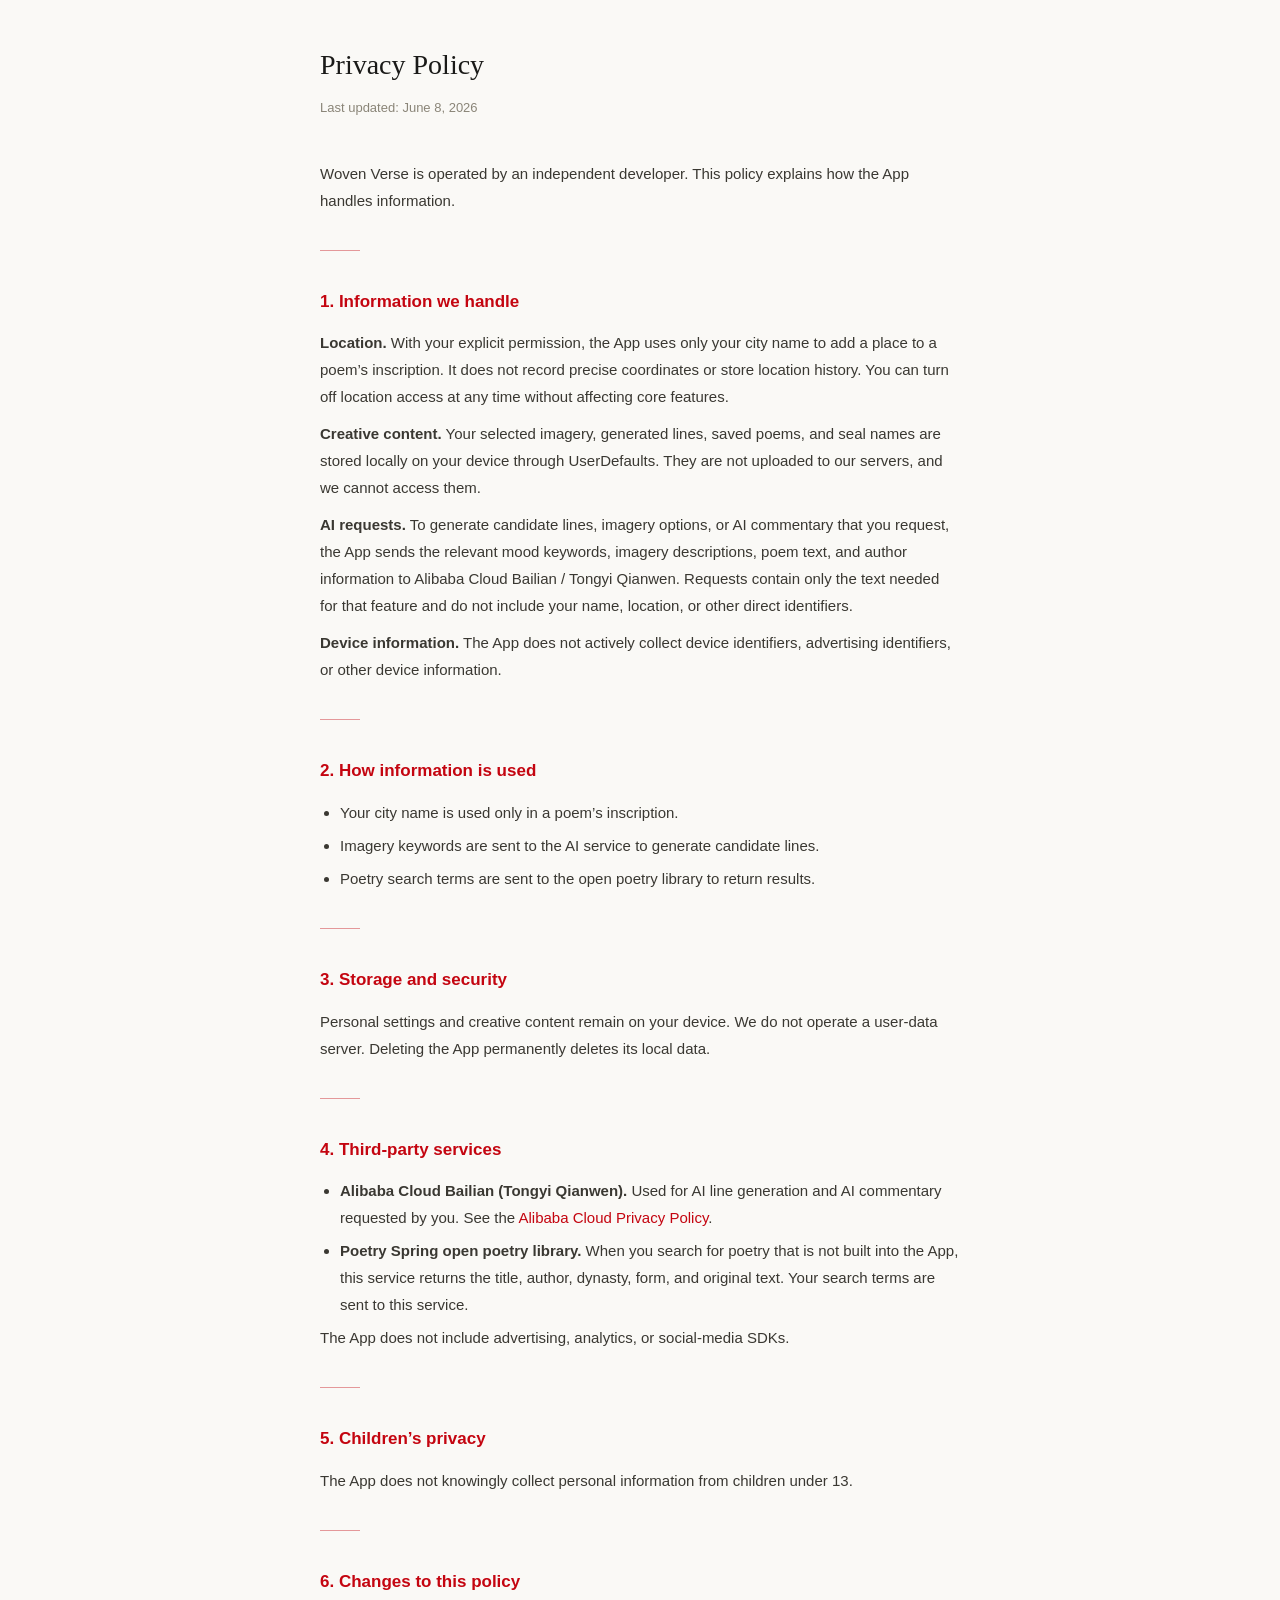
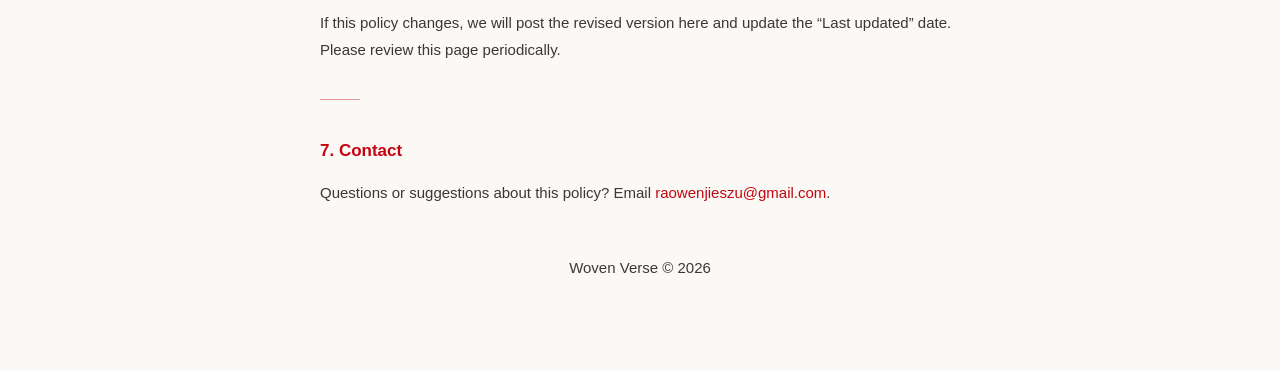
==== docs/privacy-en.html @ 0d0ed329 "Publish English policy pages" ====
<!DOCTYPE html>
<html lang="en">
<head>
<meta charset="UTF-8">
<meta name="viewport" content="width=device-width, initial-scale=1.0">
<title>Woven Verse — Privacy Policy</title>
<style>
  * { margin: 0; padding: 0; box-sizing: border-box; }
  body { font-family: -apple-system, BlinkMacSystemFont, "Segoe UI", sans-serif; color: #1a1a18; background: #faf9f6; line-height: 1.8; padding: 40px 20px 80px; max-width: 680px; margin: 0 auto; }
  h1 { font-family: Georgia, serif; font-size: 28px; font-weight: 400; margin-bottom: 6px; }
  .subtitle { font-size: 13px; color: #8a8578; margin-bottom: 40px; }
  h2 { font-size: 17px; font-weight: 600; margin-top: 32px; margin-bottom: 12px; color: #c40510; }
  p, li { font-size: 15px; color: #3a3832; margin-bottom: 10px; }
  ul { padding-left: 20px; }
  li { margin-bottom: 6px; }
  .divider { width: 40px; height: 1px; background: #c40510; opacity: 0.4; margin: 36px 0; }
  a { color: #c40510; text-decoration: none; }
  a:hover { text-decoration: underline; }
  .footer { margin-top: 48px; font-size: 12px; color: #a8a198; text-align: center; }
</style>
</head>
<body>
<h1>Privacy Policy</h1>
<p class="subtitle">Last updated: June 8, 2026</p>
<p>Woven Verse is operated by an independent developer. This policy explains how the App handles information.</p>
<div class="divider"></div>
<h2>1. Information we handle</h2>
<p><strong>Location.</strong> With your explicit permission, the App uses only your city name to add a place to a poem’s inscription. It does not record precise coordinates or store location history. You can turn off location access at any time without affecting core features.</p>
<p><strong>Creative content.</strong> Your selected imagery, generated lines, saved poems, and seal names are stored locally on your device through UserDefaults. They are not uploaded to our servers, and we cannot access them.</p>
<p><strong>AI requests.</strong> To generate candidate lines, imagery options, or AI commentary that you request, the App sends the relevant mood keywords, imagery descriptions, poem text, and author information to Alibaba Cloud Bailian / Tongyi Qianwen. Requests contain only the text needed for that feature and do not include your name, location, or other direct identifiers.</p>
<p><strong>Device information.</strong> The App does not actively collect device identifiers, advertising identifiers, or other device information.</p>
<div class="divider"></div>
<h2>2. How information is used</h2>
<ul>
  <li>Your city name is used only in a poem’s inscription.</li>
  <li>Imagery keywords are sent to the AI service to generate candidate lines.</li>
  <li>Poetry search terms are sent to the open poetry library to return results.</li>
</ul>
<div class="divider"></div>
<h2>3. Storage and security</h2>
<p>Personal settings and creative content remain on your device. We do not operate a user-data server. Deleting the App permanently deletes its local data.</p>
<div class="divider"></div>
<h2>4. Third-party services</h2>
<ul>
  <li><strong>Alibaba Cloud Bailian (Tongyi Qianwen).</strong> Used for AI line generation and AI commentary requested by you. See the <a href="https://terms.alicdn.com/legal-agreement/terms/suit_bu1_ali_cloud/suit_bu1_ali_cloud202112071754_83380.html" target="_blank">Alibaba Cloud Privacy Policy</a>.</li>
  <li><strong>Poetry Spring open poetry library.</strong> When you search for poetry that is not built into the App, this service returns the title, author, dynasty, form, and original text. Your search terms are sent to this service.</li>
</ul>
<p>The App does not include advertising, analytics, or social-media SDKs.</p>
<div class="divider"></div>
<h2>5. Children’s privacy</h2>
<p>The App does not knowingly collect personal information from children under 13.</p>
<div class="divider"></div>
<h2>6. Changes to this policy</h2>
<p>If this policy changes, we will post the revised version here and update the “Last updated” date. Please review this page periodically.</p>
<div class="divider"></div>
<h2>7. Contact</h2>
<p>Questions or suggestions about this policy? Email <a href="mailto:raowenjieszu@gmail.com">raowenjieszu@gmail.com</a>.</p>
<div class="footer"><p>Woven Verse &copy; 2026</p></div>
</body>
</html>
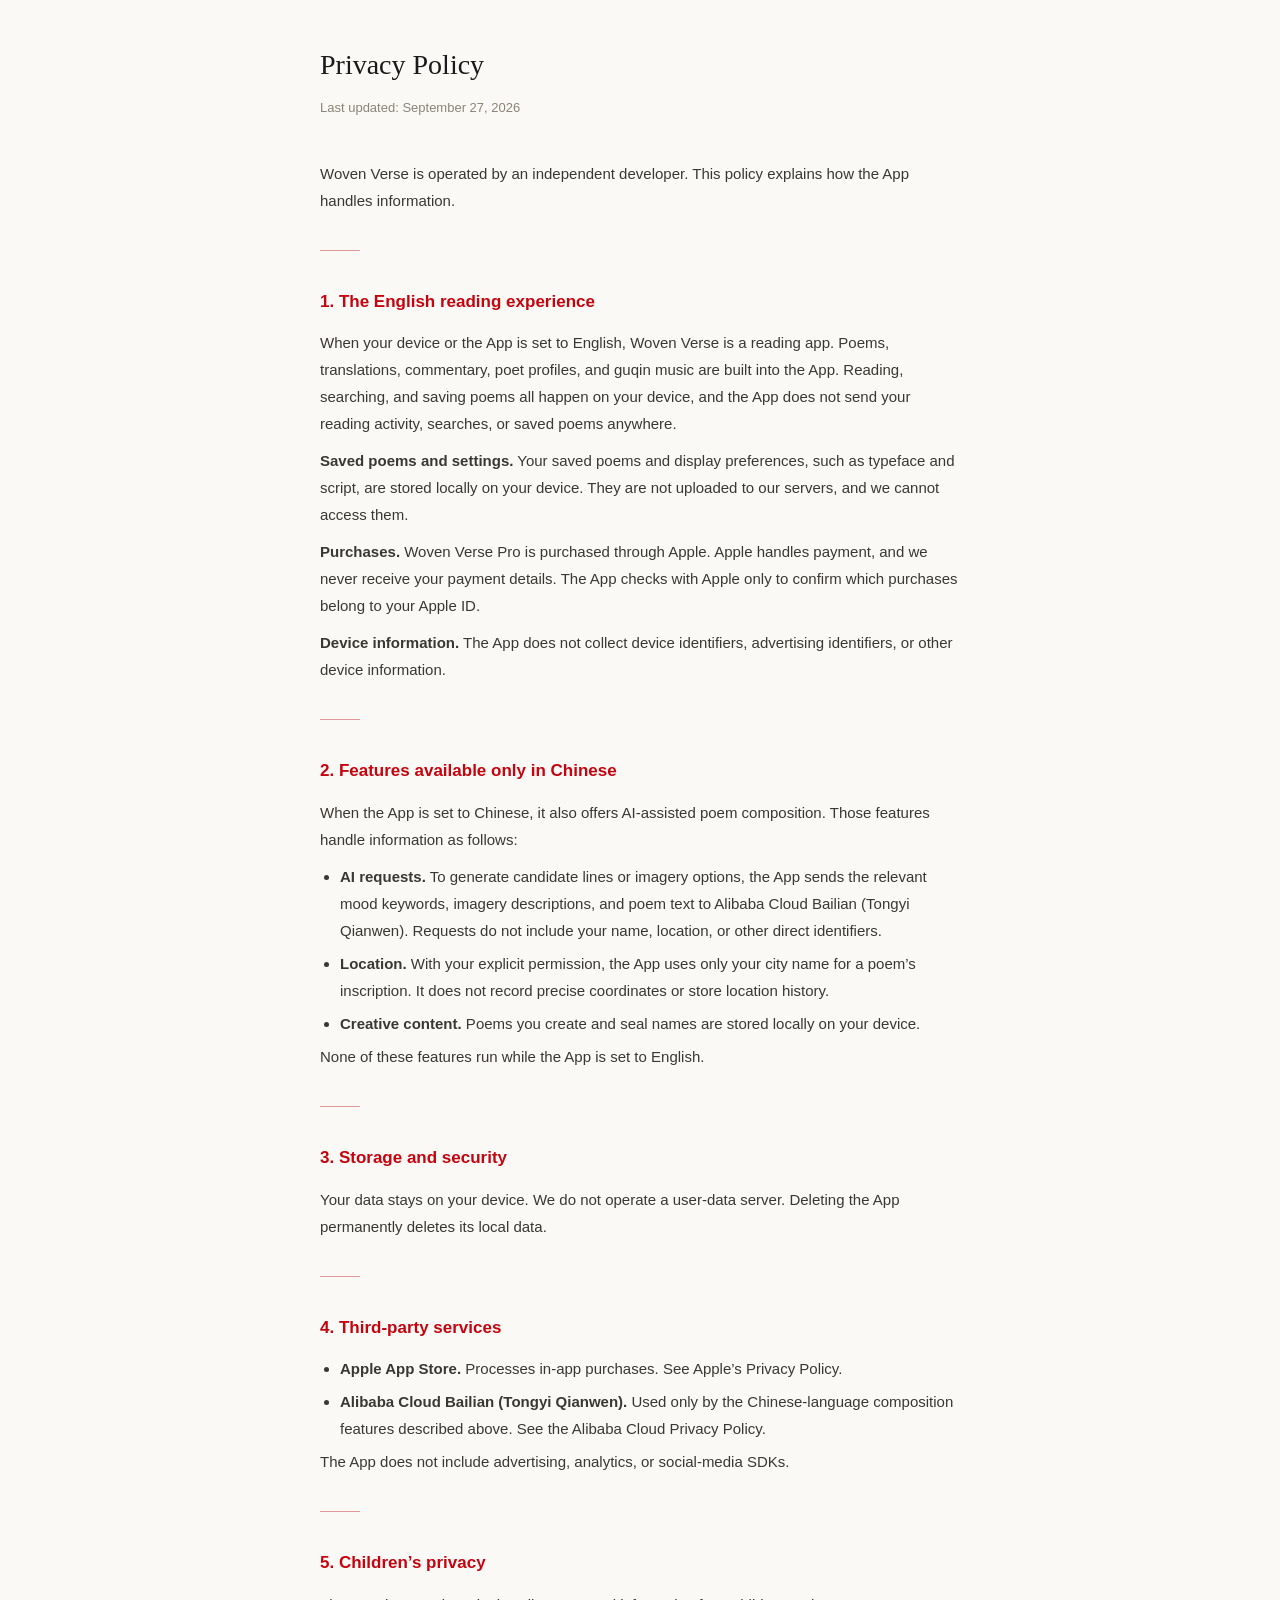
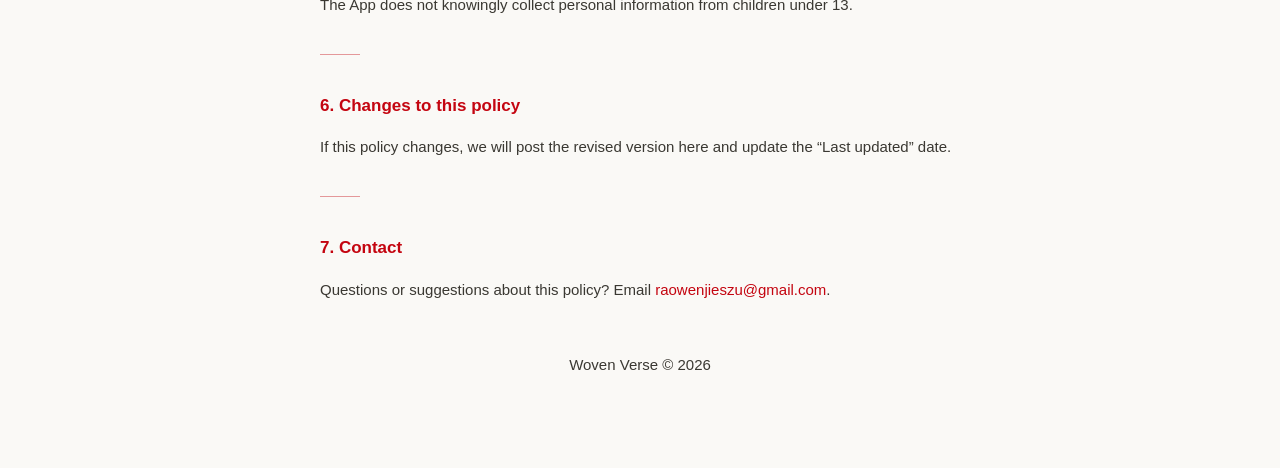
==== commit 384e3dd9: "Polish English experience for 1.5 build 11 - Remove custom splash; white system launch screen - Dete" ====
--- a/docs/privacy-en.html
+++ b/docs/privacy-en.html
@@ -21,37 +21,39 @@
 </head>
 <body>
 <h1>Privacy Policy</h1>
-<p class="subtitle">Last updated: June 8, 2026</p>
+<p class="subtitle">Last updated: September 27, 2026</p>
 <p>Woven Verse is operated by an independent developer. This policy explains how the App handles information.</p>
 <div class="divider"></div>
-<h2>1. Information we handle</h2>
-<p><strong>Location.</strong> With your explicit permission, the App uses only your city name to add a place to a poem’s inscription. It does not record precise coordinates or store location history. You can turn off location access at any time without affecting core features.</p>
-<p><strong>Creative content.</strong> Your selected imagery, generated lines, saved poems, and seal names are stored locally on your device through UserDefaults. They are not uploaded to our servers, and we cannot access them.</p>
-<p><strong>AI requests.</strong> To generate candidate lines, imagery options, or AI commentary that you request, the App sends the relevant mood keywords, imagery descriptions, poem text, and author information to Alibaba Cloud Bailian / Tongyi Qianwen. Requests contain only the text needed for that feature and do not include your name, location, or other direct identifiers.</p>
-<p><strong>Device information.</strong> The App does not actively collect device identifiers, advertising identifiers, or other device information.</p>
+<h2>1. The English reading experience</h2>
+<p>When your device or the App is set to English, Woven Verse is a reading app. Poems, translations, commentary, poet profiles, and guqin music are built into the App. Reading, searching, and saving poems all happen on your device, and the App does not send your reading activity, searches, or saved poems anywhere.</p>
+<p><strong>Saved poems and settings.</strong> Your saved poems and display preferences, such as typeface and script, are stored locally on your device. They are not uploaded to our servers, and we cannot access them.</p>
+<p><strong>Purchases.</strong> Woven Verse Pro is purchased through Apple. Apple handles payment, and we never receive your payment details. The App checks with Apple only to confirm which purchases belong to your Apple ID.</p>
+<p><strong>Device information.</strong> The App does not collect device identifiers, advertising identifiers, or other device information.</p>
 <div class="divider"></div>
-<h2>2. How information is used</h2>
+<h2>2. Features available only in Chinese</h2>
+<p>When the App is set to Chinese, it also offers AI-assisted poem composition. Those features handle information as follows:</p>
 <ul>
-  <li>Your city name is used only in a poem’s inscription.</li>
-  <li>Imagery keywords are sent to the AI service to generate candidate lines.</li>
-  <li>Poetry search terms are sent to the open poetry library to return results.</li>
+  <li><strong>AI requests.</strong> To generate candidate lines or imagery options, the App sends the relevant mood keywords, imagery descriptions, and poem text to Alibaba Cloud Bailian (Tongyi Qianwen). Requests do not include your name, location, or other direct identifiers.</li>
+  <li><strong>Location.</strong> With your explicit permission, the App uses only your city name for a poem&rsquo;s inscription. It does not record precise coordinates or store location history.</li>
+  <li><strong>Creative content.</strong> Poems you create and seal names are stored locally on your device.</li>
 </ul>
+<p>None of these features run while the App is set to English.</p>
 <div class="divider"></div>
 <h2>3. Storage and security</h2>
-<p>Personal settings and creative content remain on your device. We do not operate a user-data server. Deleting the App permanently deletes its local data.</p>
+<p>Your data stays on your device. We do not operate a user-data server. Deleting the App permanently deletes its local data.</p>
 <div class="divider"></div>
 <h2>4. Third-party services</h2>
 <ul>
-  <li><strong>Alibaba Cloud Bailian (Tongyi Qianwen).</strong> Used for AI line generation and AI commentary requested by you. See the <a href="https://terms.alicdn.com/legal-agreement/terms/suit_bu1_ali_cloud/suit_bu1_ali_cloud202112071754_83380.html" target="_blank">Alibaba Cloud Privacy Policy</a>.</li>
-  <li><strong>Poetry Spring open poetry library.</strong> When you search for poetry that is not built into the App, this service returns the title, author, dynasty, form, and original text. Your search terms are sent to this service.</li>
+  <li><strong>Apple App Store.</strong> Processes in-app purchases. See Apple&rsquo;s Privacy Policy.</li>
+  <li><strong>Alibaba Cloud Bailian (Tongyi Qianwen).</strong> Used only by the Chinese-language composition features described above. See the Alibaba Cloud Privacy Policy.</li>
 </ul>
 <p>The App does not include advertising, analytics, or social-media SDKs.</p>
 <div class="divider"></div>
-<h2>5. Children’s privacy</h2>
+<h2>5. Children&rsquo;s privacy</h2>
 <p>The App does not knowingly collect personal information from children under 13.</p>
 <div class="divider"></div>
 <h2>6. Changes to this policy</h2>
-<p>If this policy changes, we will post the revised version here and update the “Last updated” date. Please review this page periodically.</p>
+<p>If this policy changes, we will post the revised version here and update the &ldquo;Last updated&rdquo; date.</p>
 <div class="divider"></div>
 <h2>7. Contact</h2>
 <p>Questions or suggestions about this policy? Email <a href="mailto:raowenjieszu@gmail.com">raowenjieszu@gmail.com</a>.</p>
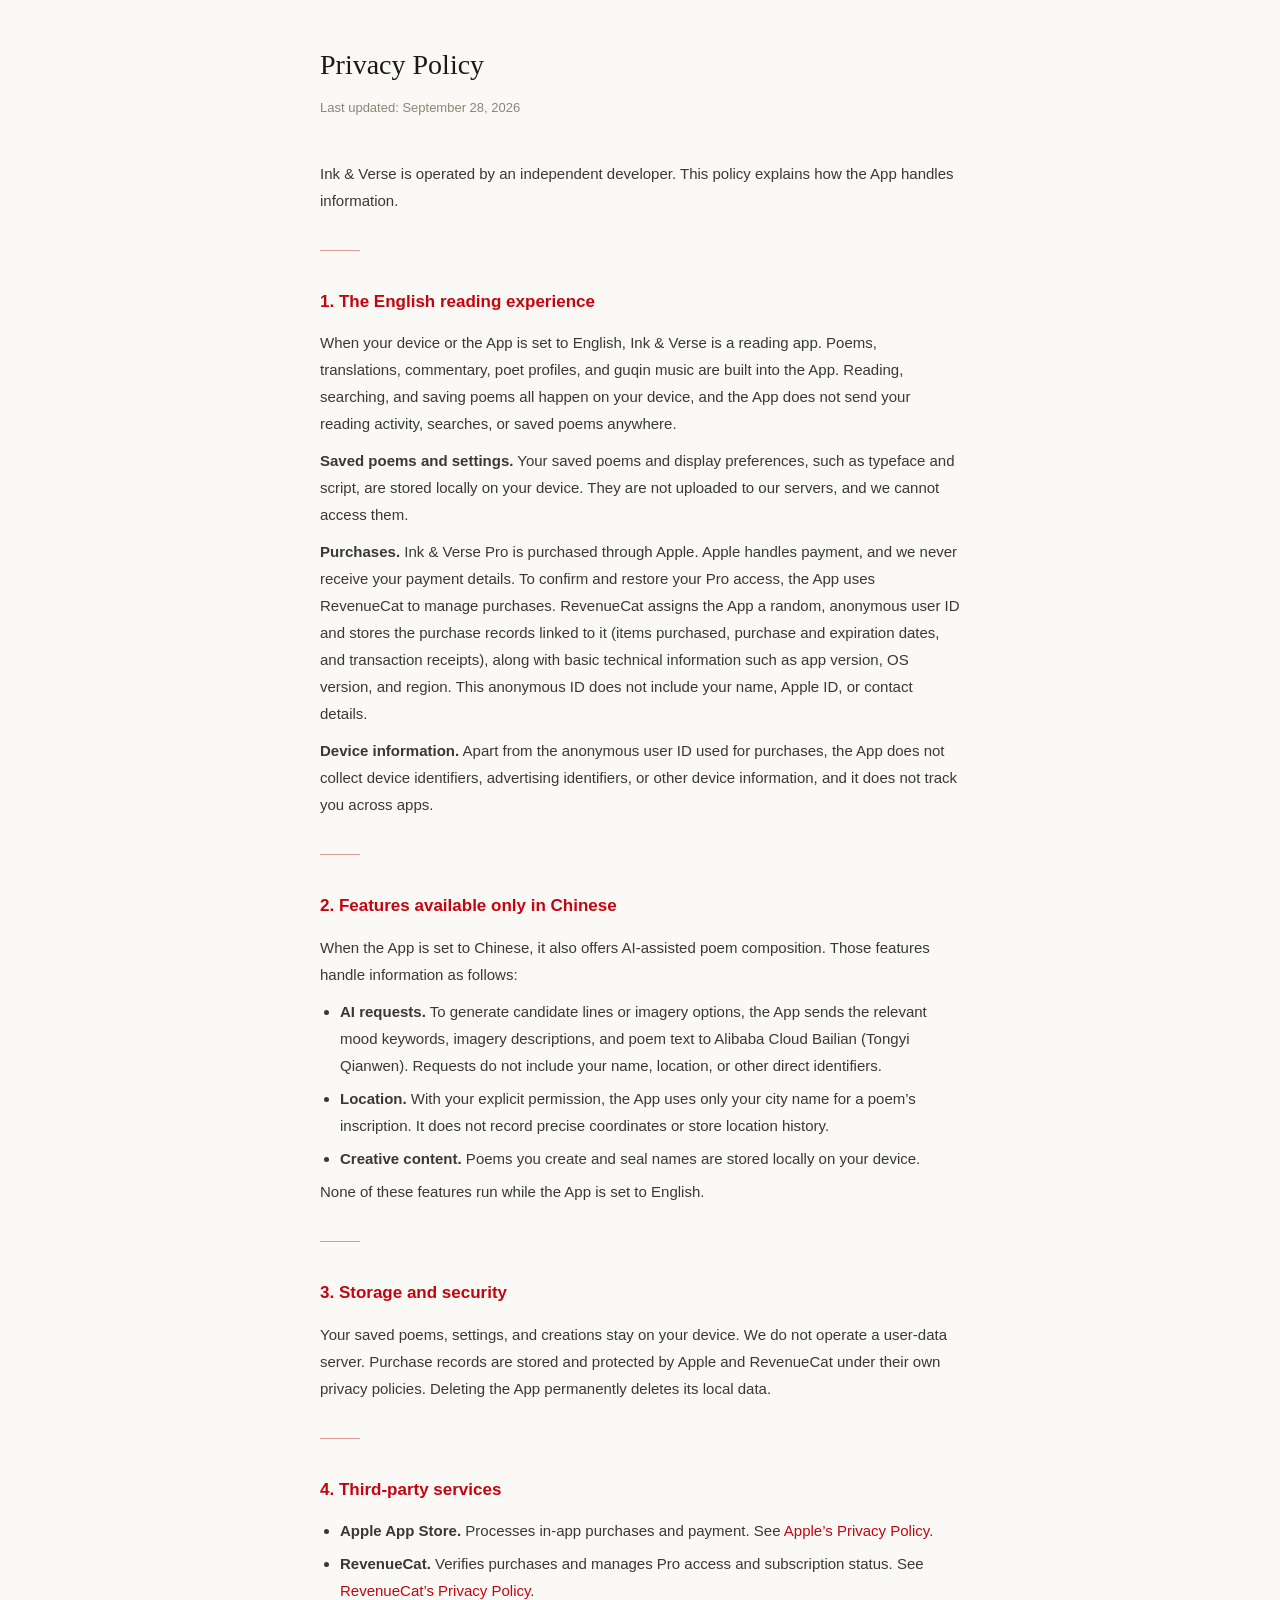
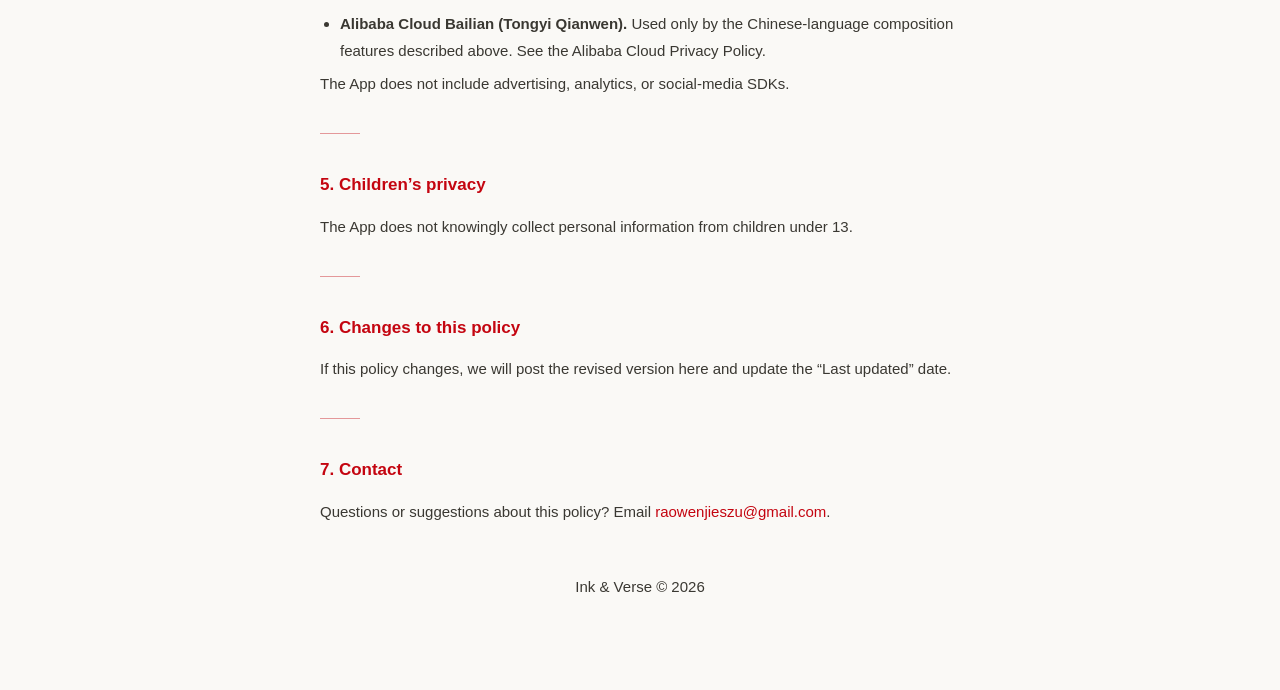
==== commit 1c279ea8: "Build English landing page for Ink & Verse Replace the placeholder docs/index.html with a full landi" ====
--- a/docs/privacy-en.html
+++ b/docs/privacy-en.html
@@ -3,7 +3,7 @@
 <head>
 <meta charset="UTF-8">
 <meta name="viewport" content="width=device-width, initial-scale=1.0">
-<title>Woven Verse — Privacy Policy</title>
+<title>Ink &amp; Verse — Privacy Policy</title>
 <style>
   * { margin: 0; padding: 0; box-sizing: border-box; }
   body { font-family: -apple-system, BlinkMacSystemFont, "Segoe UI", sans-serif; color: #1a1a18; background: #faf9f6; line-height: 1.8; padding: 40px 20px 80px; max-width: 680px; margin: 0 auto; }
@@ -21,14 +21,14 @@
 </head>
 <body>
 <h1>Privacy Policy</h1>
-<p class="subtitle">Last updated: September 27, 2026</p>
-<p>Woven Verse is operated by an independent developer. This policy explains how the App handles information.</p>
+<p class="subtitle">Last updated: September 28, 2026</p>
+<p>Ink &amp; Verse is operated by an independent developer. This policy explains how the App handles information.</p>
 <div class="divider"></div>
 <h2>1. The English reading experience</h2>
-<p>When your device or the App is set to English, Woven Verse is a reading app. Poems, translations, commentary, poet profiles, and guqin music are built into the App. Reading, searching, and saving poems all happen on your device, and the App does not send your reading activity, searches, or saved poems anywhere.</p>
+<p>When your device or the App is set to English, Ink &amp; Verse is a reading app. Poems, translations, commentary, poet profiles, and guqin music are built into the App. Reading, searching, and saving poems all happen on your device, and the App does not send your reading activity, searches, or saved poems anywhere.</p>
 <p><strong>Saved poems and settings.</strong> Your saved poems and display preferences, such as typeface and script, are stored locally on your device. They are not uploaded to our servers, and we cannot access them.</p>
-<p><strong>Purchases.</strong> Woven Verse Pro is purchased through Apple. Apple handles payment, and we never receive your payment details. The App checks with Apple only to confirm which purchases belong to your Apple ID.</p>
-<p><strong>Device information.</strong> The App does not collect device identifiers, advertising identifiers, or other device information.</p>
+<p><strong>Purchases.</strong> Ink &amp; Verse Pro is purchased through Apple. Apple handles payment, and we never receive your payment details. To confirm and restore your Pro access, the App uses RevenueCat to manage purchases. RevenueCat assigns the App a random, anonymous user ID and stores the purchase records linked to it (items purchased, purchase and expiration dates, and transaction receipts), along with basic technical information such as app version, OS version, and region. This anonymous ID does not include your name, Apple ID, or contact details.</p>
+<p><strong>Device information.</strong> Apart from the anonymous user ID used for purchases, the App does not collect device identifiers, advertising identifiers, or other device information, and it does not track you across apps.</p>
 <div class="divider"></div>
 <h2>2. Features available only in Chinese</h2>
 <p>When the App is set to Chinese, it also offers AI-assisted poem composition. Those features handle information as follows:</p>
@@ -40,11 +40,12 @@
 <p>None of these features run while the App is set to English.</p>
 <div class="divider"></div>
 <h2>3. Storage and security</h2>
-<p>Your data stays on your device. We do not operate a user-data server. Deleting the App permanently deletes its local data.</p>
+<p>Your saved poems, settings, and creations stay on your device. We do not operate a user-data server. Purchase records are stored and protected by Apple and RevenueCat under their own privacy policies. Deleting the App permanently deletes its local data.</p>
 <div class="divider"></div>
 <h2>4. Third-party services</h2>
 <ul>
-  <li><strong>Apple App Store.</strong> Processes in-app purchases. See Apple&rsquo;s Privacy Policy.</li>
+  <li><strong>Apple App Store.</strong> Processes in-app purchases and payment. See <a href="https://www.apple.com/legal/privacy/" target="_blank">Apple&rsquo;s Privacy Policy</a>.</li>
+  <li><strong>RevenueCat.</strong> Verifies purchases and manages Pro access and subscription status. See <a href="https://www.revenuecat.com/privacy/" target="_blank">RevenueCat&rsquo;s Privacy Policy</a>.</li>
   <li><strong>Alibaba Cloud Bailian (Tongyi Qianwen).</strong> Used only by the Chinese-language composition features described above. See the Alibaba Cloud Privacy Policy.</li>
 </ul>
 <p>The App does not include advertising, analytics, or social-media SDKs.</p>
@@ -57,6 +58,6 @@
 <div class="divider"></div>
 <h2>7. Contact</h2>
 <p>Questions or suggestions about this policy? Email <a href="mailto:raowenjieszu@gmail.com">raowenjieszu@gmail.com</a>.</p>
-<div class="footer"><p>Woven Verse &copy; 2026</p></div>
+<div class="footer"><p>Ink &amp; Verse &copy; 2026</p></div>
 </body>
 </html>
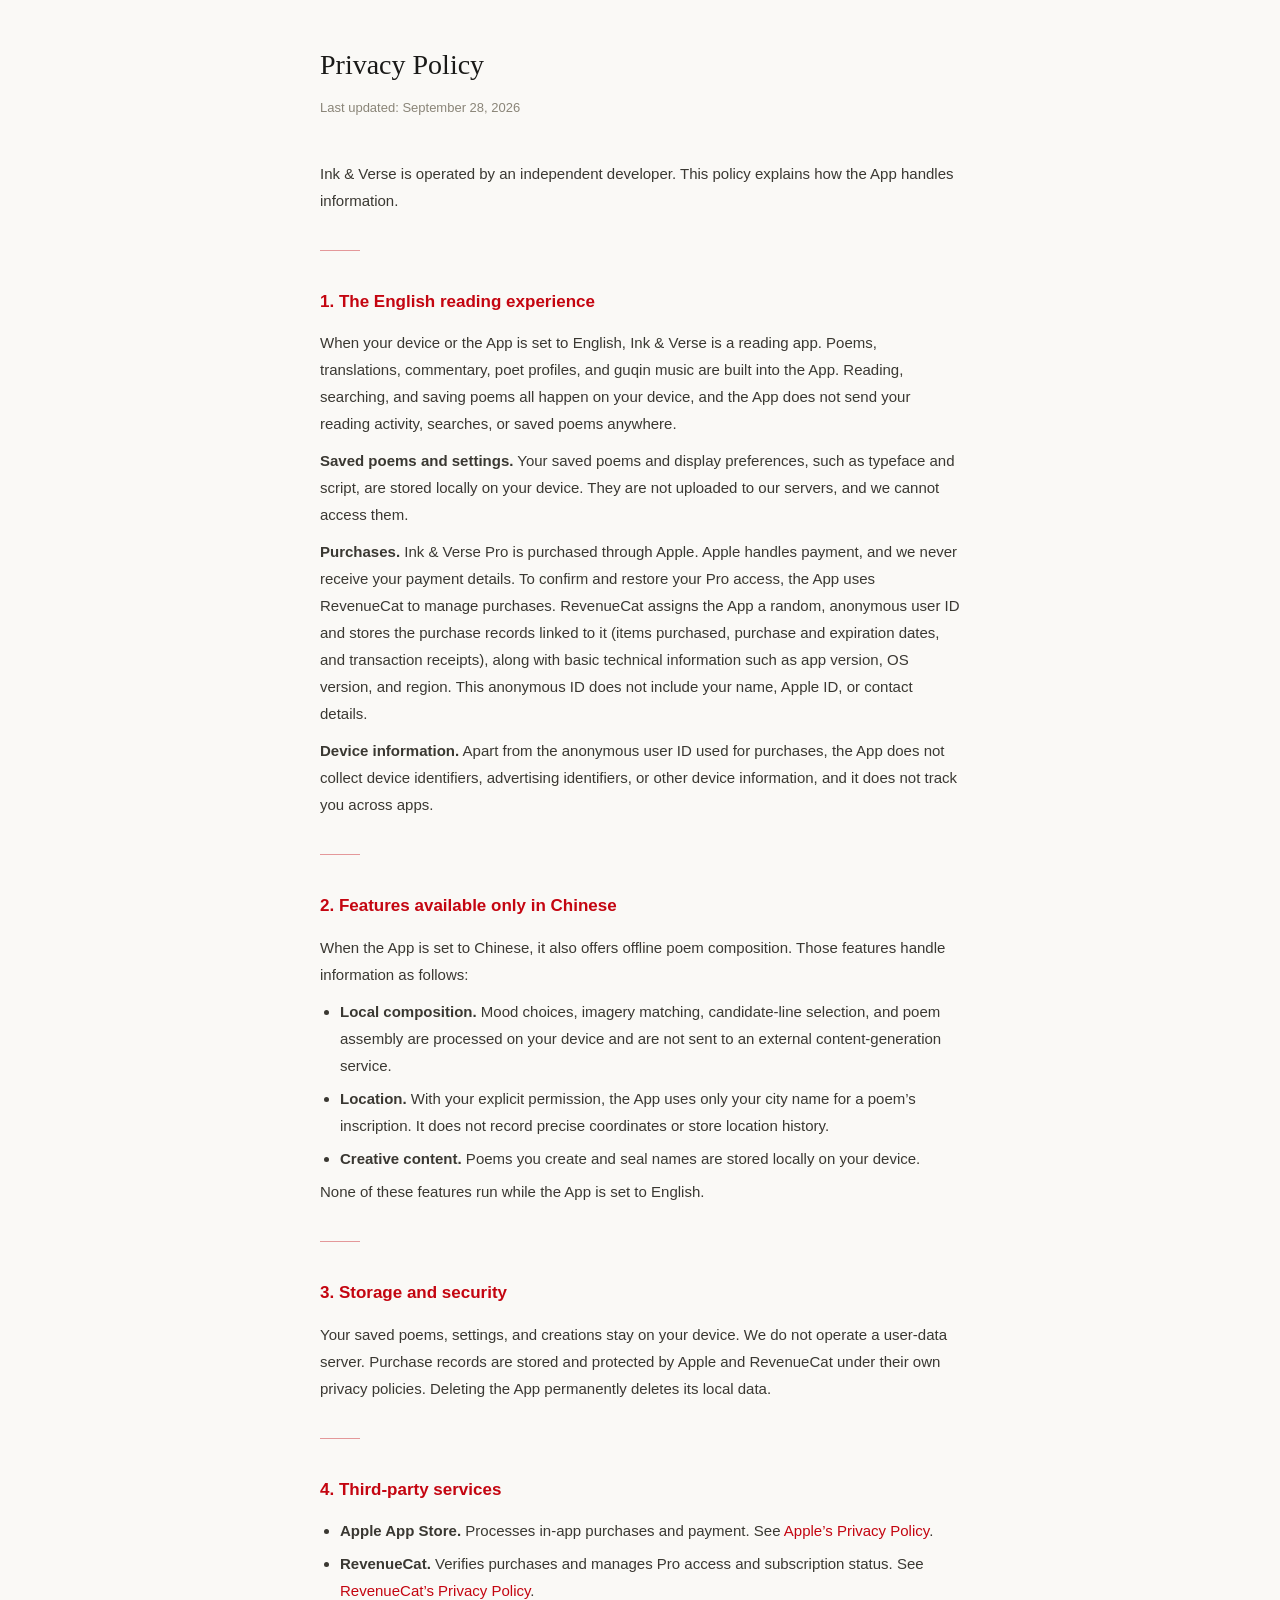
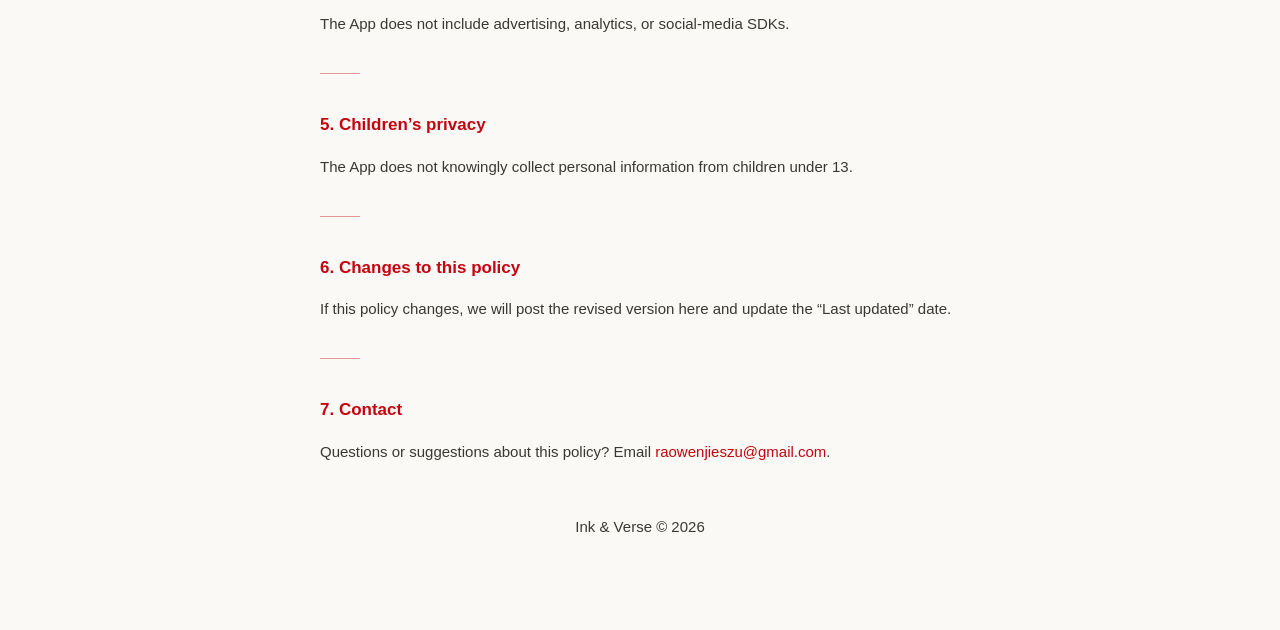
==== commit a8fc06b5: "Remove Bailian AI poem generation, rebrand composer as 成詩, add solar term welcome (1.5 build 14) - D" ====
--- a/docs/privacy-en.html
+++ b/docs/privacy-en.html
@@ -31,9 +31,9 @@
 <p><strong>Device information.</strong> Apart from the anonymous user ID used for purchases, the App does not collect device identifiers, advertising identifiers, or other device information, and it does not track you across apps.</p>
 <div class="divider"></div>
 <h2>2. Features available only in Chinese</h2>
-<p>When the App is set to Chinese, it also offers AI-assisted poem composition. Those features handle information as follows:</p>
+<p>When the App is set to Chinese, it also offers offline poem composition. Those features handle information as follows:</p>
 <ul>
-  <li><strong>AI requests.</strong> To generate candidate lines or imagery options, the App sends the relevant mood keywords, imagery descriptions, and poem text to Alibaba Cloud Bailian (Tongyi Qianwen). Requests do not include your name, location, or other direct identifiers.</li>
+  <li><strong>Local composition.</strong> Mood choices, imagery matching, candidate-line selection, and poem assembly are processed on your device and are not sent to an external content-generation service.</li>
   <li><strong>Location.</strong> With your explicit permission, the App uses only your city name for a poem&rsquo;s inscription. It does not record precise coordinates or store location history.</li>
   <li><strong>Creative content.</strong> Poems you create and seal names are stored locally on your device.</li>
 </ul>
@@ -46,7 +46,6 @@
 <ul>
   <li><strong>Apple App Store.</strong> Processes in-app purchases and payment. See <a href="https://www.apple.com/legal/privacy/" target="_blank">Apple&rsquo;s Privacy Policy</a>.</li>
   <li><strong>RevenueCat.</strong> Verifies purchases and manages Pro access and subscription status. See <a href="https://www.revenuecat.com/privacy/" target="_blank">RevenueCat&rsquo;s Privacy Policy</a>.</li>
-  <li><strong>Alibaba Cloud Bailian (Tongyi Qianwen).</strong> Used only by the Chinese-language composition features described above. See the Alibaba Cloud Privacy Policy.</li>
 </ul>
 <p>The App does not include advertising, analytics, or social-media SDKs.</p>
 <div class="divider"></div>
